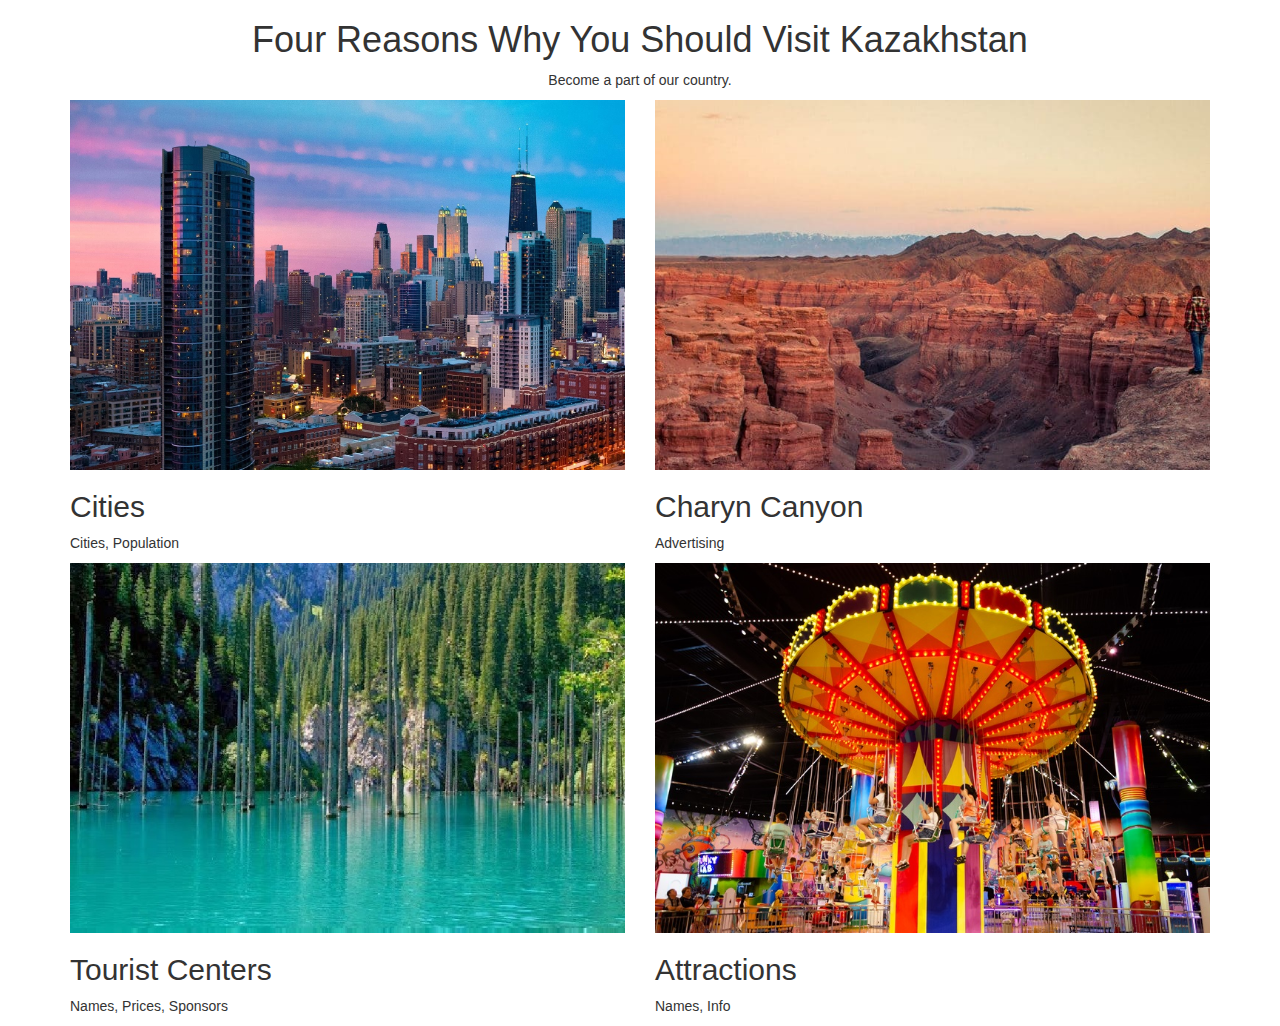
==== index.html @ f7093cd1 "first time" ====
<!DOCTYPE html>
<html lang="en">
	<head>
		<meta charset="utf-8">
		<meta name="viewport" content="width=device-width, initial-scale=1">
		<link href="bootstrap.min.css" rel="stylesheet">
		<link href="style.css" rel="stylesheet">
	</head>
	<body>

		<section id="portfolio">
			<div class="container">
			<div class="row">
				<div class="col-lg-12 text-center">
					<div class="section-title">
						<h1>Four Reasons Why You Should Visit Kazakhstan</h1>
						<p>Become a part of our country.</p>
					</div>
				</div>
			</div>

			<div class="row row-0-gutter">
				<div class="col-md-6 col-0-gutter">
					<div class="ot-portfolio-item">
						<figure class="effect-bubba">
							<img src="images/city.jpeg" class="img-responsive" />
							<figcaption>
								<h2>Cities</h2>
								<p>Cities, Population</p>
								<a href="abc/CityofKZ.html"></a>
							</figcaption>
						</figure>
					</div>
				</div>

				<div class="col-md-6 col-0-gutter">
					<div class="ot-portfolio-item">
						<figure class="effect-bubba">
							<img src="images/signature.png" class="img-responsive" />
							<figcaption>
								<h2>Charyn Canyon</h2>
								<p>Advertising</p>
								<a href="desc/index1.html"></a>
							</figcaption>
						</figure>
					</div>
				</div>
			</div>

			<div class="row row-0-gutter">

				<div class="col-md-6 col-0-gutter">
					<div class="ot-portfolio-item">
						<figure class="effect-bubba">
							<img src="images/kayindy.jpg" class="img-responsive" />
							<figcaption>
								<h2>Tourist Centers</h2>
								<p>Names, Prices, Sponsors</p>
								<a href="desc/index2.html"></a>
							</figcaption>
						</figure>
					</div>
				</div>

				<div class="col-md-6 col-0-gutter">
					<div class="ot-portfolio-item">
						<figure class="effect-bubba">
							<img src="images/attractions.jpg" class="img-responsive" />
							<figcaption>
								<h2>Attractions</h2>
								<p>Names, Info</p>
								<a href="abc/attractions.html"></a>
							</figcaption>
						</figure>
					</div>
				</div>
			</div>
		</div>
	</section>
</body>
</html>
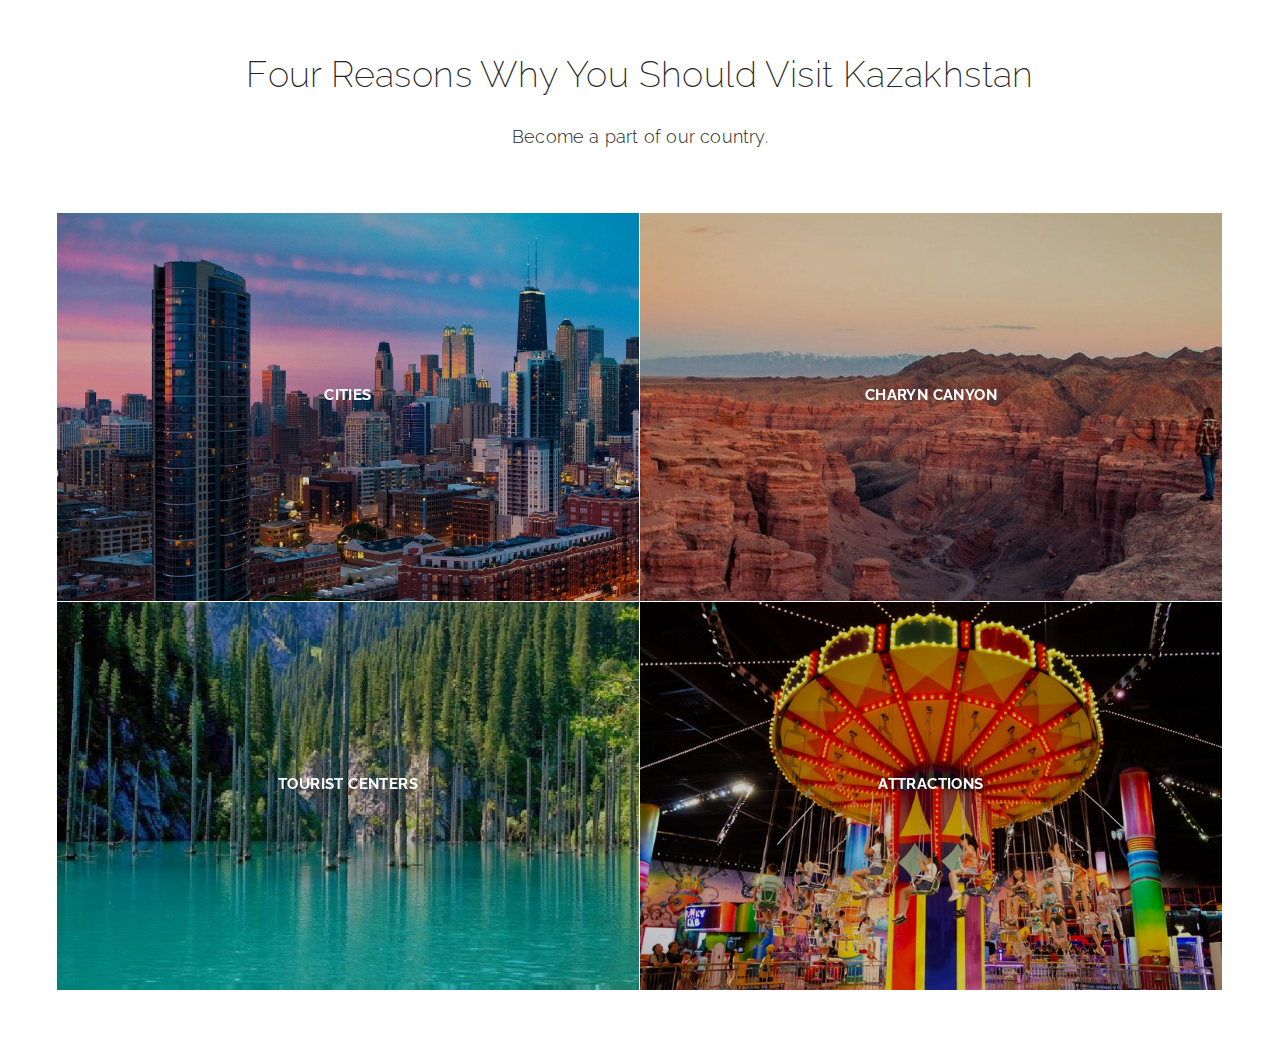
==== commit 9568825f: "code is updated" ====
--- a/index.html
+++ b/index.html
@@ -4,7 +4,7 @@
 		<meta charset="utf-8">
 		<meta name="viewport" content="width=device-width, initial-scale=1">
 		<link href="bootstrap.min.css" rel="stylesheet">
-		<link href="style.css" rel="stylesheet">
+		<link href="styleHome.css" rel="stylesheet">
 	</head>
 	<body>
 
--- a/styleHome.css
+++ b/styleHome.css
@@ -0,0 +1,184 @@
+@import url(http://fonts.googleapis.com/css?family=Roboto:400|Raleway:200,300,400,500,700,900);
+
+body {
+	margin: 0px;
+	font-family: "Raleway", Sans-serif;
+}
+
+h1, h2 {
+	font-weight: 200;
+	letter-spacing: 0.4px;
+	font-family: "Raleway", Sans-serif;
+	color: #232323;
+}
+
+p {
+	font-family: 'Raleway', sans-serif;
+	font-size: 17px;
+	font-weight: 300;
+	line-height: 28px;
+	letter-spacing: 0.2px;
+	color: #252525;
+}
+
+a:hover, a:focus, a:active, a.active {
+    color: #fec503;
+}
+a, a:hover, a:focus, a:active, a.active {
+    outline: 0;
+}
+
+::selection {
+    text-shadow: none;
+    background: #fed136;
+}
+
+@media (min-width: 768px) {
+	section {
+	    padding: 150px 0;
+	}
+}
+
+section {
+	padding: 35px 0 60px;
+}
+
+
+.row-0-gutter {
+    margin-left: -13px;
+    margin-right: -13px;
+}
+
+.col-0-gutter {
+	padding-left: 0;
+	padding-right: 0;
+}
+
+.section-title {
+	padding-bottom: 30px;
+}
+
+.section-title h2 {
+	font-size: 45px;
+	text-transform: uppercase;
+}
+
+.section-title p {
+	font-size: 18px;
+	font-weight: 300;
+	line-height: 33px;
+	margin: 25px 100px 30px 100px;
+}
+
+
+figure {
+	position: relative;
+    overflow: hidden;
+    margin: 0 1px 1px 0;
+    background: #726FB9;
+    text-align: center;
+    cursor: pointer;	
+}
+
+figcaption {
+    position: absolute;
+    top: 0;
+    left: 0;
+    width: 100%;
+    height: 100%;	
+}
+
+.ot-portfolio-item figure figcaption > a {
+    z-index: 1000;
+    text-indent: 200%;
+    white-space: nowrap;
+    font-size: 0;
+    opacity: 0;
+}
+.ot-portfolio-item figure figcaption, .ot-portfolio-item figure figcaption > a {
+    position: absolute;
+    top: 0;
+    left: 0;
+    width: 100%;
+    height: 100%;
+}
+
+figure.effect-bubba {
+	background: #000;
+	margin-bottom: 1px;
+}
+
+figure.effect-bubba img {
+	opacity: 0.8;
+	-webkit-transition: opacity 0.35s;
+	transition: opacity 0.35s;
+}
+
+figure.effect-bubba:hover img {
+	opacity: 0.4;
+}
+
+figure.effect-bubba figcaption::before,
+figure.effect-bubba figcaption::after {
+	position: absolute;
+	top: 30px;
+	right: 30px;
+	bottom: 30px;
+	left: 30px;
+	content: '';
+	opacity: 0;
+	-webkit-transition: opacity 0.35s, -webkit-transform 0.35s;
+	transition: opacity 0.35s, transform 0.35s;
+}
+
+figure.effect-bubba figcaption::before {
+	border-top: 1px solid #fff;
+	border-bottom: 1px solid #fff;
+	-webkit-transform: scale(0,1);
+	transform: scale(0,1);
+}
+
+figure.effect-bubba figcaption::after {
+	border-right: 1px solid #fff;
+	border-left: 1px solid #fff;
+	-webkit-transform: scale(1,0);
+	transform: scale(1,0);
+}
+
+figure.effect-bubba h2 {
+    color: #fff;
+    font-size: 15px;
+    font-weight: 700;
+    text-transform: uppercase;
+	padding-top: 30%;
+	-webkit-transition: -webkit-transform 0.35s;
+	transition: transform 0.35s;
+	-webkit-transform: translate3d(0,-20px,0);
+	transform: translate3d(0,-20px,0);
+}
+
+figure.effect-bubba p {
+    color: #fff;
+    font-size: 13px;
+    font-weight: 500;
+	padding: 20px 2.5em;
+	opacity: 0;
+	-webkit-transition: opacity 0.35s, -webkit-transform 0.35s;
+	transition: opacity 0.35s, transform 0.35s;
+	-webkit-transform: translate3d(0,20px,0);
+	transform: translate3d(0,20px,0);
+}
+
+figure.effect-bubba:hover figcaption::before,
+figure.effect-bubba:hover figcaption::after {
+	opacity: 1;
+	-webkit-transform: scale(1);
+	transform: scale(1);
+}
+
+figure.effect-bubba:hover h2,
+figure.effect-bubba:hover p {
+	opacity: 1;
+	-webkit-transform: translate3d(0,0,0);
+	transform: translate3d(0,0,0);
+}
